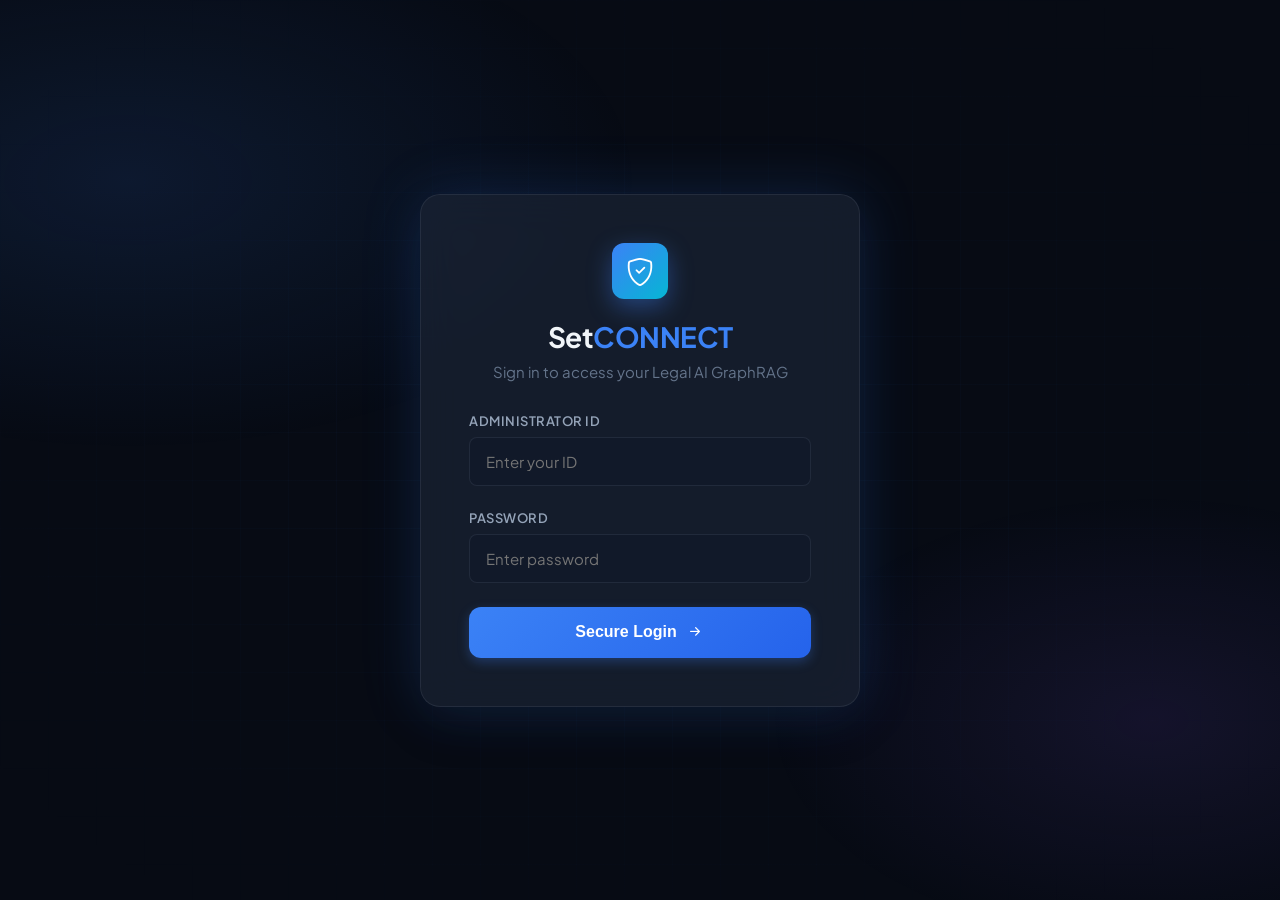
==== frontend/login.html @ 11a01417 ":v:" ====
<!DOCTYPE html>
<html lang="en" data-theme="dark">
<head>
    <meta charset="UTF-8">
    <meta name="viewport" content="width=device-width, initial-scale=1.0">
    <title>Login — SetCONNECT</title>
    <link rel="preconnect" href="https://fonts.googleapis.com">
    <link rel="preconnect" href="https://fonts.gstatic.com" crossorigin>
    <link href="https://fonts.googleapis.com/css2?family=DM+Serif+Display:ital@0;1&family=Plus+Jakarta+Sans:wght@400;500;600;700;800&display=swap" rel="stylesheet">
    <link rel="stylesheet" href="https://cdn.jsdelivr.net/npm/bootstrap-icons@1.11.1/font/bootstrap-icons.css">
    <link rel="stylesheet" href="styles/main.css">
    <style>
        .login-container {
            display: flex;
            align-items: center;
            justify-content: center;
            min-height: 100vh;
            padding: 20px;
            position: relative;
            z-index: 1;
        }

        .login-card {
            background: var(--bg-card);
            border: 1px solid var(--border-color);
            border-radius: var(--radius-xl);
            padding: 48px;
            width: 100%;
            max-width: 440px;
            box-shadow: var(--shadow-lg), var(--shadow-glow);
            backdrop-filter: blur(20px);
            -webkit-backdrop-filter: blur(20px);
            animation: slideUpFade 0.6s cubic-bezier(0.16, 1, 0.3, 1) forwards;
        }

        .login-header {
            text-align: center;
            margin-bottom: 32px;
        }

        .login-logo {
            display: inline-flex;
            align-items: center;
            justify-content: center;
            width: 56px;
            height: 56px;
            border-radius: var(--radius-md);
            background: linear-gradient(135deg, #3b82f6, #06b6d4);
            font-size: 28px;
            color: white;
            box-shadow: 0 8px 24px rgba(59, 130, 246, 0.4);
            margin-bottom: 20px;
        }

        .login-title {
            font-size: 28px;
            font-weight: 700;
            letter-spacing: -0.5px;
            margin-bottom: 8px;
        }
        
        .login-title .set { color: var(--text-primary); }
        .login-title .connect { color: var(--blue-500); }

        .login-subtitle {
            color: var(--text-muted);
            font-size: 15px;
        }

        .form-group {
            margin-bottom: 24px;
            text-align: left;
        }

        .form-label {
            display: block;
            font-size: 13px;
            font-weight: 600;
            color: var(--text-secondary);
            margin-bottom: 8px;
            text-transform: uppercase;
            letter-spacing: 0.5px;
        }

        .form-input {
            width: 100%;
            background: rgba(15, 23, 42, 0.4);
            border: 1px solid var(--border-color);
            border-radius: var(--radius-sm);
            padding: 14px 16px;
            color: var(--text-primary);
            font-size: 15px;
            transition: var(--transition);
            font-family: inherit;
        }

        .form-input:focus {
            outline: none;
            border-color: var(--blue-500);
            box-shadow: 0 0 0 3px rgba(59, 130, 246, 0.2);
            background: rgba(15, 23, 42, 0.6);
        }

        .btn-login {
            width: 100%;
            padding: 14px;
            background: linear-gradient(135deg, #3b82f6, #2563eb);
            color: white;
            border: none;
            border-radius: var(--radius-md);
            font-size: 16px;
            font-weight: 600;
            cursor: pointer;
            transition: var(--transition);
            display: flex;
            align-items: center;
            justify-content: center;
            gap: 8px;
            box-shadow: 0 4px 12px rgba(59, 130, 246, 0.3);
        }

        .btn-login:hover {
            transform: translateY(-2px);
            box-shadow: 0 8px 24px rgba(59, 130, 246, 0.4);
        }

        .btn-login:active {
            transform: translateY(0);
        }

        .error-message {
            color: var(--red-500);
            font-size: 14px;
            margin-top: 16px;
            text-align: center;
            display: none;
            background: rgba(239, 68, 68, 0.1);
            padding: 10px;
            border-radius: var(--radius-sm);
            border: 1px solid rgba(239, 68, 68, 0.2);
        }

        @keyframes slideUpFade {
            from { opacity: 0; transform: translateY(20px); }
            to { opacity: 1; transform: translateY(0); }
        }
    </style>
</head>
<body>
    <div class="login-container">
        <div class="login-card">
            <div class="login-header">
                <div class="login-logo"><i class="bi bi-shield-check"></i></div>
                <h1 class="login-title"><span class="set">Set</span><span class="connect">CONNECT</span></h1>
                <p class="login-subtitle">Sign in to access your Legal AI GraphRAG</p>
            </div>
            <form id="login-form">
                <div class="form-group">
                    <label class="form-label" for="username">Administrator ID</label>
                    <input type="text" id="username" class="form-input" placeholder="Enter your ID" required autocomplete="username">
                </div>
                <div class="form-group">
                    <label class="form-label" for="password">Password</label>
                    <input type="password" id="password" class="form-input" placeholder="Enter password" required autocomplete="current-password">
                </div>
                <button type="submit" class="btn-login" id="btn-login">
                    <span>Secure Login</span>
                    <i class="bi bi-arrow-right-short" style="font-size: 20px;"></i>
                </button>
                <div id="login-error" class="error-message">Invalid ID or Password</div>
            </form>
        </div>
    </div>
    <script src="js/login.js"></script>
</body>
</html>
---- frontend/styles/main.css ----
/* ═══════════════════════════════════════════════════════════
   SetCONNECT Legal AI — Design System
   ═══════════════════════════════════════════════════════════ */

:root {
    /* Core palette */
    --navy-950: #060b18;
    --navy-900: #0a1128;
    --navy-800: #0f1a3a;
    --navy-700: #152248;

    --blue-500: #3b82f6;
    --blue-400: #60a5fa;
    --blue-600: #2563eb;
    --cyan-400: #22d3ee;
    --green-500: #10b981;
    --purple-500: #8b5cf6;
    --orange-500: #f59e0b;
    --red-500: #ef4444;

    /* Semantic tokens — light */
    --bg-main: #eef1f8;
    --bg-sidebar: var(--navy-900);
    --bg-panel: rgba(255, 255, 255, 0.82);
    --bg-card: #ffffff;
    --bg-elevated: #ffffff;

    --text-primary: #0f172a;
    --text-secondary: #64748b;
    --text-muted: #94a3b8;
    --text-sidebar: #94a3b8;
    --text-sidebar-active: #ffffff;

    --border-color: rgba(15, 23, 42, 0.08);
    --border-glow: rgba(59, 130, 246, 0.25);

    --sidebar-active-bg: linear-gradient(135deg, #3b82f6 0%, #2563eb 100%);
    --sidebar-hover-bg: rgba(59, 130, 246, 0.12);

    --color-blue: var(--blue-500);
    --color-green: var(--green-500);
    --color-purple: var(--purple-500);
    --color-orange: var(--orange-500);

    --shadow-sm: 0 1px 3px rgba(15, 23, 42, 0.06);
    --shadow-md: 0 8px 24px rgba(15, 23, 42, 0.08);
    --shadow-lg: 0 20px 48px rgba(15, 23, 42, 0.12);
    --shadow-glow: 0 0 40px rgba(59, 130, 246, 0.15);

    --radius-sm: 8px;
    --radius-md: 12px;
    --radius-lg: 16px;
    --radius-xl: 20px;
    --radius-full: 9999px;

    --transition: 0.22s cubic-bezier(0.4, 0, 0.2, 1);
    --font-sans: 'Plus Jakarta Sans', 'Inter', system-ui, sans-serif;
    --font-display: 'DM Serif Display', Georgia, serif;
}

[data-theme="dark"] {
    --bg-main: #070b14;
    --bg-sidebar: #050810;
    --bg-panel: rgba(15, 23, 42, 0.75);
    --bg-card: rgba(30, 41, 59, 0.6);
    --bg-elevated: #1e293b;

    --text-primary: #f1f5f9;
    --text-secondary: #94a3b8;
    --text-muted: #64748b;

    --border-color: rgba(148, 163, 184, 0.12);
    --border-glow: rgba(59, 130, 246, 0.35);

    --shadow-md: 0 8px 32px rgba(0, 0, 0, 0.4);
    --shadow-glow: 0 0 60px rgba(59, 130, 246, 0.2);
}

/* ─── Reset & Base ─── */

*, *::before, *::after {
    margin: 0;
    padding: 0;
    box-sizing: border-box;
}

html {
    scroll-behavior: smooth;
}

body {
    font-family: var(--font-sans);
    background-color: var(--bg-main);
    color: var(--text-primary);
    overflow: hidden;
    -webkit-font-smoothing: antialiased;
}

/* Ambient background */
body::before {
    content: '';
    position: fixed;
    inset: 0;
    background:
        radial-gradient(ellipse 80% 60% at 10% 20%, rgba(59, 130, 246, 0.08) 0%, transparent 50%),
        radial-gradient(ellipse 60% 50% at 90% 80%, rgba(139, 92, 246, 0.06) 0%, transparent 50%),
        radial-gradient(ellipse 50% 40% at 50% 0%, rgba(34, 211, 238, 0.04) 0%, transparent 50%);
    pointer-events: none;
    z-index: 0;
}

[data-theme="dark"] body::before {
    background:
        radial-gradient(ellipse 80% 60% at 10% 20%, rgba(59, 130, 246, 0.12) 0%, transparent 50%),
        radial-gradient(ellipse 60% 50% at 90% 80%, rgba(139, 92, 246, 0.1) 0%, transparent 50%);
}

/* Grid overlay */
body::after {
    content: '';
    position: fixed;
    inset: 0;
    background-image:
        linear-gradient(rgba(59, 130, 246, 0.03) 1px, transparent 1px),
        linear-gradient(90deg, rgba(59, 130, 246, 0.03) 1px, transparent 1px);
    background-size: 48px 48px;
    pointer-events: none;
    z-index: 0;
    mask-image: radial-gradient(ellipse 80% 80% at 50% 50%, black 20%, transparent 80%);
}

/* ─── Utilities ─── */

.color-blue { color: var(--color-blue); }
.color-green { color: var(--color-green); }
.color-purple { color: var(--color-purple); }
.color-orange { color: var(--color-orange); }
.color-cyan { color: var(--cyan-400); }

.text-blue { color: var(--color-blue); }
.text-green { color: var(--color-green); }
.text-purple { color: var(--color-purple); }
.text-orange { color: var(--color-orange); }
.text-red { color: var(--red-500); }
.text-muted { color: var(--text-secondary); }

.mb-2 { margin-bottom: 0.5rem; }
.mb-3 { margin-bottom: 1rem; }
.mb-4 { margin-bottom: 1.5rem; }
.mt-4 { margin-top: 1.5rem; }
.mt-5 { margin-top: 3rem; }
.mt-auto { margin-top: auto; }
.ms-auto { margin-left: auto; }
.me-2 { margin-right: 0.5rem; }
.p-4 { padding: 1.5rem; }
.p-5 { padding: 3rem; }
.h-100 { height: 100%; }
.text-center { text-align: center; }

.d-flex { display: flex; }
.flex-column { flex-direction: column; }
.justify-content-between { justify-content: space-between; }
.align-items-center { align-items: center; }
.align-items-start { align-items: flex-start; }

/* ─── Layout ─── */

.app-container {
    display: flex;
    height: 100vh;
    position: relative;
    z-index: 1;
}

/* ─── Sidebar ─── */

.sidebar {
    width: 260px;
    background: linear-gradient(180deg, var(--navy-900) 0%, var(--navy-950) 100%);
    display: flex;
    flex-direction: column;
    padding: 20px 0;
    overflow-y: auto;
    border-right: 1px solid rgba(59, 130, 246, 0.1);
    position: relative;
    flex-shrink: 0;
}

.sidebar::before {
    content: '';
    position: absolute;
    top: 0;
    right: 0;
    width: 1px;
    height: 100%;
    background: linear-gradient(180deg, transparent, rgba(59, 130, 246, 0.4), transparent);
}

.sidebar-header {
    padding: 0 20px 28px;
}

.logo {
    display: flex;
    align-items: center;
    gap: 12px;
}

.logo-icon {
    width: 40px;
    height: 40px;
    border-radius: var(--radius-md);
    background: linear-gradient(135deg, #3b82f6, #06b6d4);
    display: flex;
    align-items: center;
    justify-content: center;
    font-size: 18px;
    color: white;
    box-shadow: 0 4px 16px rgba(59, 130, 246, 0.4);
    flex-shrink: 0;
}

.logo-text {
    font-size: 20px;
    font-weight: 700;
    letter-spacing: -0.5px;
    line-height: 1.1;
}

.logo-text .set { color: #ffffff; }
.logo-text .connect { color: var(--blue-400); }

.logo-tagline {
    font-size: 10px;
    color: rgba(148, 163, 184, 0.7);
    font-weight: 500;
    letter-spacing: 0.3px;
    margin-top: 2px;
}

.sidebar-menu-group {
    padding: 8px 16px;
    display: flex;
    flex-direction: column;
    gap: 4px;
}

.menu-label {
    font-size: 10px;
    font-weight: 700;
    color: rgba(148, 163, 184, 0.5);
    letter-spacing: 1.2px;
    margin-bottom: 6px;
    padding: 0 8px;
}

.sidebar-nav {
    display: flex;
    flex-direction: column;
    gap: 2px;
}

.nav-item {
    display: flex;
    align-items: center;
    gap: 11px;
    padding: 10px 12px;
    border-radius: var(--radius-md);
    color: var(--text-sidebar);
    text-decoration: none;
    font-weight: 500;
    font-size: 13px;
    transition: all var(--transition);
    cursor: pointer;
    border: 1px solid transparent;
    background: none;
    width: 100%;
    text-align: left;
    font-family: inherit;
}

.nav-item i:first-child {
    font-size: 16px;
    width: 20px;
    text-align: center;
    opacity: 0.8;
}

.nav-item:hover {
    color: var(--text-sidebar-active);
    background: var(--sidebar-hover-bg);
    border-color: rgba(59, 130, 246, 0.15);
}

.nav-item.active {
    background: var(--sidebar-active-bg);
    color: white;
    box-shadow: 0 4px 16px rgba(59, 130, 246, 0.35);
    border-color: transparent;
}

.nav-item.active i { opacity: 1; }

.nav-item.action-btn {
    border-color: rgba(255, 255, 255, 0.08);
    background: rgba(255, 255, 255, 0.03);
}

.nav-item.action-btn:hover {
    background: rgba(255, 255, 255, 0.07);
    border-color: rgba(59, 130, 246, 0.2);
}

.sidebar-user {
    margin: 16px 16px 8px;
    padding: 12px 14px;
    border-radius: var(--radius-md);
    background: rgba(255, 255, 255, 0.04);
    border: 1px solid rgba(255, 255, 255, 0.08);
    display: flex;
    align-items: center;
    gap: 10px;
    cursor: pointer;
    transition: background var(--transition);
}

.sidebar-user:hover {
    background: rgba(255, 255, 255, 0.07);
}

.user-avatar {
    width: 34px;
    height: 34px;
    border-radius: var(--radius-full);
    background: linear-gradient(135deg, #3b82f6, #8b5cf6);
    color: white;
    display: flex;
    align-items: center;
    justify-content: center;
    font-weight: 700;
    font-size: 11px;
    flex-shrink: 0;
    box-shadow: 0 2px 8px rgba(59, 130, 246, 0.4);
}

.user-avatar.small {
    width: 32px;
    height: 32px;
    font-size: 11px;
}

.user-info {
    display: flex;
    flex-direction: column;
    min-width: 0;
}

.user-name {
    font-size: 12px;
    font-weight: 600;
    color: white;
    white-space: nowrap;
    overflow: hidden;
    text-overflow: ellipsis;
}

.user-role {
    font-size: 10px;
    color: rgba(148, 163, 184, 0.7);
}

/* ─── Main Content ─── */

.main-content {
    flex: 1;
    display: flex;
    flex-direction: column;
    padding: 24px 28px;
    overflow-y: auto;
    min-width: 0;
}

/* ─── Header ─── */

.top-header {
    display: flex;
    justify-content: space-between;
    align-items: center;
    margin-bottom: 24px;
    flex-shrink: 0;
    gap: 16px;
}

.header-titles h1 {
    font-family: var(--font-display);
    font-size: 28px;
    font-weight: 400;
    color: var(--text-primary);
    letter-spacing: -0.5px;
    line-height: 1.2;
}

.header-titles h1 .brand-connect {
    color: var(--blue-500);
    font-style: italic;
}

.header-titles .subtitle {
    font-size: 13px;
    color: var(--text-secondary);
    margin-top: 6px;
    display: flex;
    align-items: center;
    gap: 8px;
    flex-wrap: wrap;
}

.subtitle-dot {
    width: 4px;
    height: 4px;
    border-radius: 50%;
    background: var(--text-muted);
    flex-shrink: 0;
}

.header-actions {
    display: flex;
    align-items: center;
    gap: 10px;
    flex-shrink: 0;
}

.status-pill {
    display: flex;
    align-items: center;
    gap: 8px;
    background: var(--bg-panel);
    backdrop-filter: blur(12px);
    -webkit-backdrop-filter: blur(12px);
    padding: 7px 14px;
    border-radius: var(--radius-full);
    font-size: 12px;
    font-weight: 600;
    color: var(--text-primary);
    box-shadow: var(--shadow-sm);
    border: 1px solid var(--border-color);
}

.status-pill .dot {
    width: 8px;
    height: 8px;
    border-radius: 50%;
    animation: pulse-dot 2s ease-in-out infinite;
}

@keyframes pulse-dot {
    0%, 100% { opacity: 1; transform: scale(1); }
    50% { opacity: 0.6; transform: scale(0.85); }
}

.icon-btn {
    background: var(--bg-panel);
    backdrop-filter: blur(12px);
    border: 1px solid var(--border-color);
    color: var(--text-primary);
    width: 38px;
    height: 38px;
    border-radius: var(--radius-full);
    display: flex;
    align-items: center;
    justify-content: center;
    cursor: pointer;
    box-shadow: var(--shadow-sm);
    transition: all var(--transition);
    font-size: 15px;
}

.icon-btn:hover {
    border-color: var(--border-glow);
    box-shadow: var(--shadow-glow);
    transform: translateY(-1px);
}

/* ─── Top Pills Nav ─── */

.top-pills-nav {
    display: flex;
    gap: 12px;
    margin-bottom: 20px;
    overflow-x: auto;
    padding-bottom: 4px;
    flex-shrink: 0;
    scrollbar-width: none;
}

.top-pills-nav::-webkit-scrollbar { display: none; }

.pill-btn {
    background: var(--bg-panel);
    border: 1px solid var(--border-color);
    color: var(--text-secondary);
    padding: 8px 16px;
    border-radius: 20px;
    font-size: 13px;
    font-weight: 500;
    cursor: pointer;
    transition: all var(--transition);
    display: flex;
    align-items: center;
    gap: 8px;
    white-space: nowrap;
}

.pill-btn:hover {
    background: var(--bg-hover);
    color: var(--text-primary);
}

.pill-btn.active {
    background: var(--bg-card);
    border-color: var(--border-glow);
    color: var(--color-primary);
    box-shadow: var(--shadow-glow);
}

.pill-card {
    background: var(--bg-panel);
    backdrop-filter: blur(16px);
    -webkit-backdrop-filter: blur(16px);
    border-radius: var(--radius-lg);
    padding: 14px 18px;
    display: flex;
    align-items: center;
    gap: 14px;
    min-width: 185px;
    border: 1px solid var(--border-color);
    box-shadow: var(--shadow-sm);
    cursor: pointer;
    transition: all var(--transition);
    flex-shrink: 0;
}

.pill-card:hover {
    border-color: var(--border-glow);
    box-shadow: var(--shadow-md);
    transform: translateY(-2px);
}

.pill-card.active {
    border-color: rgba(59, 130, 246, 0.4);
    background: linear-gradient(135deg, rgba(59, 130, 246, 0.08) 0%, rgba(139, 92, 246, 0.05) 100%);
    box-shadow: var(--shadow-glow);
}

.pill-icon {
    width: 42px;
    height: 42px;
    border-radius: var(--radius-md);
    background: var(--bg-main);
    display: flex;
    align-items: center;
    justify-content: center;
    font-size: 18px;
    flex-shrink: 0;
    transition: transform var(--transition);
}

.pill-card:hover .pill-icon { transform: scale(1.05); }

.pill-text {
    display: flex;
    flex-direction: column;
    gap: 2px;
}

.pill-text strong {
    font-size: 13px;
    font-weight: 600;
    color: var(--text-primary);
}

.pill-text span {
    font-size: 11px;
    color: var(--text-secondary);
}

/* ─── Tabs & Panels ─── */

.content-area {
    flex: 1;
    min-height: 0;
    overflow-y: auto;
    padding-right: 4px;
}

.tab-pane {
    display: none;
    animation: slideUp 0.35s cubic-bezier(0.4, 0, 0.2, 1);
}

.tab-pane.active { 
    display: flex; 
    flex-direction: column;
}

@keyframes slideUp {
    from { opacity: 0; transform: translateY(12px); }
    to { opacity: 1; transform: translateY(0); }
}

.panel-card {
    background: var(--bg-panel);
    backdrop-filter: blur(20px);
    -webkit-backdrop-filter: blur(20px);
    border-radius: var(--radius-xl);
    border: 1px solid var(--border-color);
    box-shadow: var(--shadow-md);
    overflow: hidden;
}

/* ─── Overview Grid ─── */

.dashboard-grid-main {
    display: grid;
    grid-template-columns: 2.2fr 1fr;
    gap: 20px;
}

.section-header h3 {
    font-size: 15px;
    font-weight: 600;
    color: var(--text-primary);
    display: flex;
    align-items: center;
    gap: 6px;
}

.btn-atlas {
    padding: 7px 14px;
    border-radius: var(--radius-full);
    background: linear-gradient(135deg, #10b981, #059669);
    color: white;
    text-decoration: none;
    font-size: 12px;
    font-weight: 600;
    display: flex;
    align-items: center;
    gap: 6px;
    transition: all var(--transition);
    box-shadow: 0 4px 12px rgba(16, 185, 129, 0.3);
}

.btn-atlas:hover {
    transform: translateY(-1px);
    box-shadow: 0 6px 20px rgba(16, 185, 129, 0.4);
}

/* Stats */
.stats-grid {
    display: grid;
    grid-template-columns: repeat(3, 1fr);
    gap: 16px;
}

.stat-item {
    padding: 16px;
    border-radius: var(--radius-lg);
    background: var(--bg-card);
    border: 1px solid var(--border-color);
    transition: all var(--transition);
    position: relative;
    overflow: hidden;
}

.stat-item::before {
    content: '';
    position: absolute;
    top: 0;
    left: 0;
    right: 0;
    height: 2px;
    background: linear-gradient(90deg, var(--blue-500), var(--cyan-400));
    opacity: 0;
    transition: opacity var(--transition);
}

.stat-item:hover {
    border-color: var(--border-glow);
    box-shadow: var(--shadow-md);
    transform: translateY(-2px);
}

.stat-item:hover::before { opacity: 1; }

.stat-icon-small {
    width: 36px;
    height: 36px;
    border-radius: var(--radius-md);
    background: var(--bg-main);
    display: flex;
    align-items: center;
    justify-content: center;
    font-size: 16px;
    margin-bottom: 12px;
}

.stat-item h2 {
    font-size: 32px;
    font-weight: 700;
    margin-bottom: 4px;
    color: var(--text-primary);
    letter-spacing: -1px;
    line-height: 1;
}

.stat-item p {
    font-size: 12px;
    color: var(--text-secondary);
    font-weight: 500;
}

.stat-item .stat-meta {
    font-size: 11px;
    color: var(--text-muted);
    margin-top: 4px;
}

/* Chart */
.chart-section {
    margin-top: 28px;
    padding-top: 24px;
    border-top: 1px solid var(--border-color);
}

.chart-section h3 {
    font-size: 14px;
    font-weight: 600;
}

.form-select {
    padding: 5px 28px 5px 10px;
    font-size: 12px;
    border-radius: var(--radius-sm);
    border: 1px solid var(--border-color);
    background: var(--bg-card);
    color: var(--text-primary);
    font-family: inherit;
    cursor: pointer;
    outline: none;
}

.chart-wrapper {
    height: 200px;
    width: 100%;
}

/* Activity Feed */
.activity-feed {
    display: flex;
    flex-direction: column;
    gap: 4px;
}

.activity-item {
    display: flex;
    align-items: center;
    gap: 12px;
    padding: 12px;
    border-radius: var(--radius-md);
    transition: background var(--transition);
}

.activity-item:hover {
    background: var(--bg-main);
}

.activity-icon {
    width: 34px;
    height: 34px;
    border-radius: var(--radius-full);
    background: var(--bg-main);
    display: flex;
    align-items: center;
    justify-content: center;
    font-size: 14px;
    flex-shrink: 0;
}

.activity-details {
    flex: 1;
    min-width: 0;
}

.activity-details h4 {
    font-size: 13px;
    font-weight: 600;
    color: var(--text-primary);
    white-space: nowrap;
    overflow: hidden;
    text-overflow: ellipsis;
}

.activity-details span {
    font-size: 11px;
    color: var(--text-muted);
}

.activity-status {
    margin-left: auto;
    font-size: 10px;
    font-weight: 700;
    padding: 3px 10px;
    border-radius: var(--radius-full);
    background: var(--bg-main);
    letter-spacing: 0.3px;
    flex-shrink: 0;
}

.link-sm {
    font-size: 12px;
    color: var(--blue-500);
    text-decoration: none;
    font-weight: 500;
    transition: color var(--transition);
}

.link-sm:hover { color: var(--blue-400); }

/* Workflows */
.workflows-row {
    display: grid;
    grid-template-columns: repeat(5, 1fr);
    gap: 14px;
}

.workflow-box {
    border: 1px solid var(--border-color);
    border-radius: var(--radius-lg);
    padding: 18px;
    background: var(--bg-card);
    cursor: pointer;
    transition: all var(--transition);
    display: flex;
    flex-direction: column;
    position: relative;
    overflow: hidden;
}

.workflow-box::after {
    content: '';
    position: absolute;
    inset: 0;
    background: linear-gradient(135deg, rgba(59, 130, 246, 0.05), transparent);
    opacity: 0;
    transition: opacity var(--transition);
}

.workflow-box:hover {
    box-shadow: var(--shadow-lg);
    border-color: var(--border-glow);
    transform: translateY(-3px);
}

.workflow-box:hover::after { opacity: 1; }

.wf-icon {
    width: 40px;
    height: 40px;
    border-radius: var(--radius-md);
    background: var(--bg-main);
    display: flex;
    align-items: center;
    justify-content: center;
    font-size: 18px;
    margin-bottom: 14px;
    position: relative;
    z-index: 1;
}

.wf-body {
    flex: 1;
    position: relative;
    z-index: 1;
}

.wf-body h4 {
    font-size: 13px;
    font-weight: 600;
    color: var(--text-primary);
    margin-bottom: 4px;
}

.wf-body p {
    font-size: 12px;
    color: var(--text-secondary);
    margin-bottom: 6px;
    line-height: 1.4;
}

.wf-sub {
    font-size: 10px;
    color: var(--text-muted);
    font-weight: 500;
    text-transform: uppercase;
    letter-spacing: 0.5px;
}

.wf-footer {
    margin-top: 14px;
    font-size: 12px;
    font-weight: 600;
    position: relative;
    z-index: 1;
    display: flex;
    align-items: center;
    gap: 4px;
}

/* ─── Buttons ─── */

.btn-primary {
    padding: 8px 16px;
    border: none;
    border-radius: var(--radius-md);
    background: linear-gradient(135deg, #3b82f6, #2563eb);
    color: white;
    font-size: 13px;
    font-weight: 600;
    cursor: pointer;
    display: inline-flex;
    align-items: center;
    gap: 6px;
    transition: all var(--transition);
    font-family: inherit;
    box-shadow: 0 4px 12px rgba(59, 130, 246, 0.3);
}

.btn-primary:hover {
    transform: translateY(-1px);
    box-shadow: 0 6px 20px rgba(59, 130, 246, 0.4);
}

.btn-ghost {
    padding: 7px 14px;
    border: 1px solid var(--border-color);
    border-radius: var(--radius-md);
    background: var(--bg-card);
    color: var(--text-primary);
    font-size: 13px;
    font-weight: 500;
    cursor: pointer;
    display: inline-flex;
    align-items: center;
    gap: 6px;
    transition: all var(--transition);
    font-family: inherit;
}

.btn-ghost:hover {
    border-color: var(--border-glow);
    background: rgba(59, 130, 246, 0.05);
}

/* ─── Upload Zone ─── */

.upload-panel {
    max-width: 560px;
    margin: 0 auto;
    margin-top: 32px;
    text-align: center;
}

.upload-hero-icon {
    width: 72px;
    height: 72px;
    border-radius: var(--radius-xl);
    background: linear-gradient(135deg, rgba(59, 130, 246, 0.15), rgba(139, 92, 246, 0.1));
    display: flex;
    align-items: center;
    justify-content: center;
    font-size: 32px;
    color: var(--blue-500);
    margin: 0 auto 20px;
    border: 1px solid rgba(59, 130, 246, 0.2);
}

.upload-panel h2 {
    font-size: 22px;
    font-weight: 700;
    margin-bottom: 8px;
    letter-spacing: -0.3px;
}

.upload-zone {
    border: 2px dashed var(--border-color);
    border-radius: var(--radius-xl);
    padding: 48px 32px;
    cursor: pointer;
    transition: all var(--transition);
    margin-top: 24px;
    background: var(--bg-card);
    position: relative;
}

.upload-zone:hover,
.upload-zone.drag-over {
    border-color: var(--blue-500);
    background: rgba(59, 130, 246, 0.04);
    box-shadow: var(--shadow-glow);
}

.upload-zone i.bi-file-earmark-pdf {
    font-size: 36px;
    color: var(--text-muted);
    display: block;
    margin-bottom: 12px;
}

.upload-zone h4 {
    margin: 0 0 6px;
    font-size: 15px;
    font-weight: 600;
}

.upload-zone p {
    font-size: 13px;
    color: var(--text-secondary);
}

.progress-bar-bg {
    width: 100%;
    height: 6px;
    background: var(--border-color);
    border-radius: var(--radius-full);
    overflow: hidden;
}

.progress-bar-fill {
    height: 100%;
    background: linear-gradient(90deg, #3b82f6, #06b6d4);
    border-radius: var(--radius-full);
    transition: width 0.4s cubic-bezier(0.4, 0, 0.2, 1);
}

/* ─── Data Table ─── */

.table-responsive { overflow-x: auto; }

.data-table {
    width: 100%;
    border-collapse: collapse;
}

.data-table thead tr {
    border-bottom: 1px solid var(--border-color);
}

.data-table th {
    padding: 12px 16px;
    font-weight: 600;
    color: var(--text-muted);
    font-size: 11px;
    text-transform: uppercase;
    letter-spacing: 0.6px;
    text-align: left;
}

.data-table td {
    padding: 14px 16px;
    font-size: 14px;
    border-bottom: 1px solid var(--border-color);
    transition: background var(--transition);
}

.data-table tbody tr:hover td {
    background: rgba(59, 130, 246, 0.03);
}

.data-table tbody tr:last-child td {
    border-bottom: none;
}

/* ─── Graph ─── */

.graph-panel {
    height: calc(100vh - 220px);
    display: flex;
    flex-direction: column;
}

#graph-container {
    flex: 1;
    position: relative;
    border: 1px solid var(--border-color);
    border-radius: var(--radius-lg);
    background: var(--bg-main);
    overflow: hidden;
    min-height: 400px;
}

#graph-placeholder {
    position: absolute;
    top: 50%;
    left: 50%;
    transform: translate(-50%, -50%);
    text-align: center;
    width: 100%;
}

#graph-placeholder i {
    font-size: 40px;
    display: block;
    margin-bottom: 12px;
    opacity: 0.4;
}

/* ─── Context boxes in chat ─── */

.context-box {
    margin-top: 12px;
    font-size: 12px;
    background: var(--bg-main);
    padding: 12px 14px;
    border-radius: var(--radius-md);
    border-left: 3px solid var(--blue-500);
}

.context-box.graph {
    border-left-color: var(--purple-500);
}

/* ─── Scrollbar ─── */

::-webkit-scrollbar { width: 6px; height: 6px; }
::-webkit-scrollbar-track { background: transparent; }
::-webkit-scrollbar-thumb {
    background: rgba(148, 163, 184, 0.4); /* Increased opacity from 0.2 */
    border-radius: 10px;
}
::-webkit-scrollbar-thumb:hover { background: var(--text-muted); }

/* ─── Animations ─── */

@keyframes spin {
    from { transform: rotate(0deg); }
    to { transform: rotate(360deg); }
}

.spin { animation: spin 1s linear infinite; display: inline-block; }

@keyframes pulse {
    from { opacity: 0.4; }
    to { opacity: 1; }
}

/* ─── Responsive ─── */

@media (max-width: 1200px) {
    .workflows-row { grid-template-columns: repeat(3, 1fr); }
    .dashboard-grid-main { grid-template-columns: 1fr; }
}

@media (max-width: 900px) {
    .workflows-row { grid-template-columns: repeat(2, 1fr); }
    .stats-grid { grid-template-columns: 1fr; }
}

@media (max-width: 768px) {
    #btn-mobile-nav { display: flex !important; }
    
    .sidebar {
        position: fixed;
        left: -260px;
        top: 0;
        bottom: 0;
        z-index: 1000;
        width: 260px;
        transition: left var(--transition);
        box-shadow: var(--shadow-lg);
    }
    
    .sidebar.active {
        left: 0;
    }
    
    /* Restore sidebar elements that were hidden in old css */
    .sidebar .logo-text,
    .sidebar .logo-tagline,
    .sidebar .menu-label,
    .nav-item span,
    .sidebar-user .user-info,
    .sidebar-user .bi-box-arrow-right { display: block; }
    
    .nav-item { justify-content: flex-start; padding: 10px 14px; }
    
    .top-header { flex-direction: column; align-items: stretch; gap: 12px; }
    .logo-area { width: 100%; display: flex; align-items: center; justify-content: flex-start; }
    .header-actions { width: 100%; display: flex; justify-content: flex-end; }
    
    .top-pills-nav {
        overflow-x: auto;
        padding-bottom: 8px;
        -webkit-overflow-scrolling: touch;
        scroll-snap-type: x mandatory;
    }
    
    .pill-card { scroll-snap-align: start; min-width: 180px; }
    
    .dashboard-left, .dashboard-right { width: 100%; }
    
    .main-content { padding: 12px; }
    .workflows-row { grid-template-columns: 1fr; }
}

@media (max-width: 600px) {
    .stats-grid { grid-template-columns: 1fr; }
    .header-actions .status-pill { font-size: 11px; padding: 4px 8px; }
}
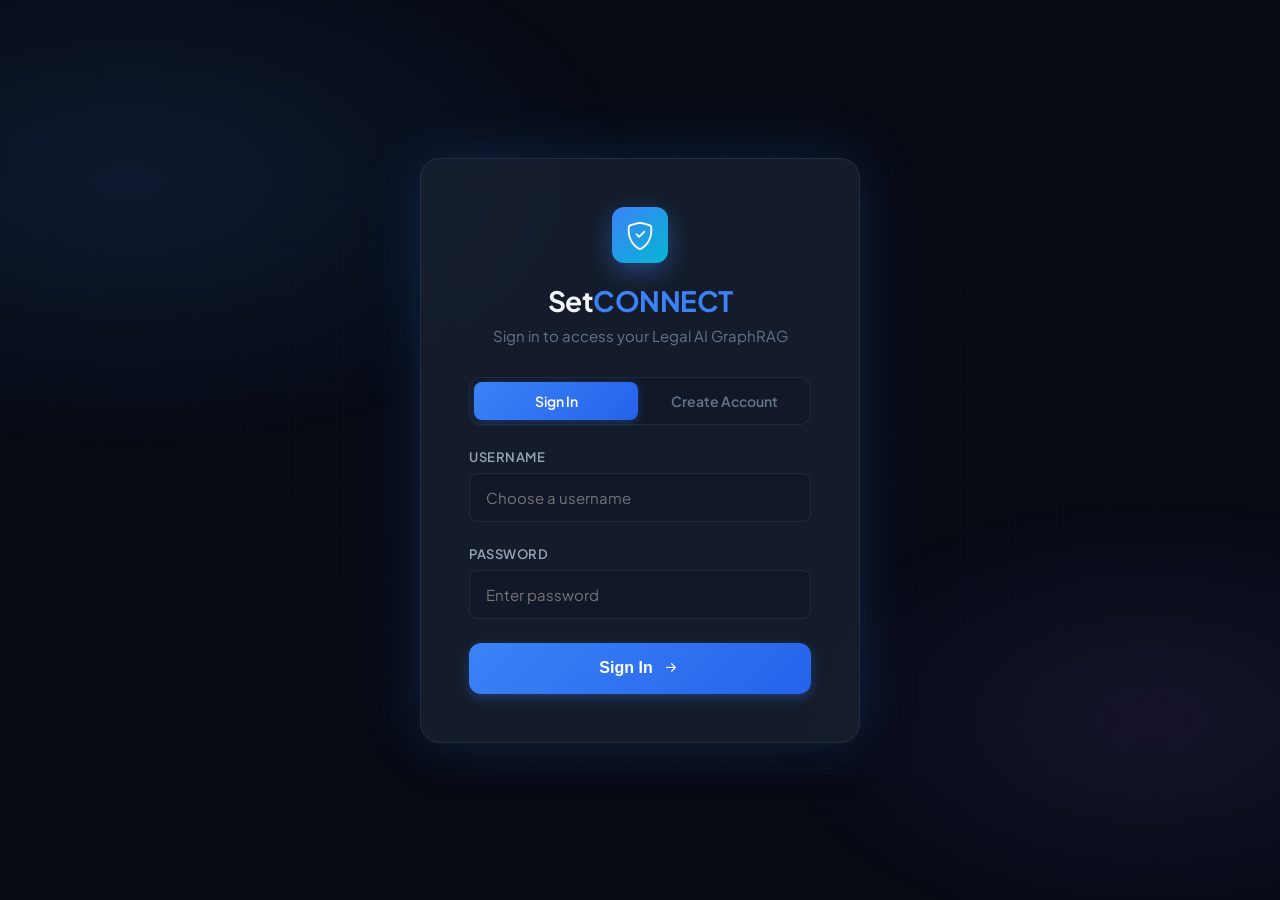
==== commit b1a48e63: "polishing frontend" ====
--- a/frontend/login.html
+++ b/frontend/login.html
@@ -19,7 +19,7 @@
             position: relative;
             z-index: 1;
         }
-
+        
         .login-card {
             background: var(--bg-card);
             border: 1px solid var(--border-color);
@@ -144,6 +144,42 @@
             from { opacity: 0; transform: translateY(20px); }
             to { opacity: 1; transform: translateY(0); }
         }
+
+        .auth-toggle {
+            display: flex;
+            gap: 4px;
+            background: rgba(15, 23, 42, 0.4);
+            border: 1px solid var(--border-color);
+            border-radius: var(--radius-md);
+            padding: 4px;
+            margin-bottom: 24px;
+        }
+
+        .auth-toggle button {
+            flex: 1;
+            padding: 10px;
+            background: transparent;
+            border: none;
+            border-radius: var(--radius-sm);
+            color: var(--text-muted);
+            font-family: inherit;
+            font-size: 14px;
+            font-weight: 600;
+            cursor: pointer;
+            transition: var(--transition);
+        }
+
+        .auth-toggle button.active {
+            background: linear-gradient(135deg, #3b82f6, #2563eb);
+            color: white;
+            box-shadow: 0 2px 8px rgba(59, 130, 246, 0.3);
+        }
+
+        .form-hint {
+            font-size: 12px;
+            color: var(--text-muted);
+            margin-top: 6px;
+        }
     </style>
 </head>
 <body>
@@ -152,22 +188,34 @@
             <div class="login-header">
                 <div class="login-logo"><i class="bi bi-shield-check"></i></div>
                 <h1 class="login-title"><span class="set">Set</span><span class="connect">CONNECT</span></h1>
-                <p class="login-subtitle">Sign in to access your Legal AI GraphRAG</p>
+                <p class="login-subtitle" id="auth-subtitle">Sign in to access your Legal AI GraphRAG</p>
             </div>
+
+            <div class="auth-toggle" role="tablist">
+                <button type="button" id="tab-login" class="active" role="tab" aria-selected="true">Sign In</button>
+                <button type="button" id="tab-register" role="tab" aria-selected="false">Create Account</button>
+            </div>
+
             <form id="login-form">
                 <div class="form-group">
-                    <label class="form-label" for="username">Administrator ID</label>
-                    <input type="text" id="username" class="form-input" placeholder="Enter your ID" required autocomplete="username">
+                    <label class="form-label" for="username">Username</label>
+                    <input type="text" id="username" class="form-input" placeholder="Choose a username" required autocomplete="username" minlength="3" maxlength="32">
+                    <div class="form-hint" id="username-hint" style="display:none;">3–32 characters. Letters, numbers, and . _ -</div>
                 </div>
                 <div class="form-group">
                     <label class="form-label" for="password">Password</label>
-                    <input type="password" id="password" class="form-input" placeholder="Enter password" required autocomplete="current-password">
+                    <input type="password" id="password" class="form-input" placeholder="Enter password" required autocomplete="current-password" minlength="8" maxlength="72">
+                    <div class="form-hint" id="password-hint" style="display:none;">At least 8 characters</div>
+                </div>
+                <div class="form-group" id="confirm-group" style="display:none;">
+                    <label class="form-label" for="confirm-password">Confirm Password</label>
+                    <input type="password" id="confirm-password" class="form-input" placeholder="Re-enter password" autocomplete="new-password" minlength="8" maxlength="72">
                 </div>
                 <button type="submit" class="btn-login" id="btn-login">
-                    <span>Secure Login</span>
+                    <span>Sign In</span>
                     <i class="bi bi-arrow-right-short" style="font-size: 20px;"></i>
                 </button>
-                <div id="login-error" class="error-message">Invalid ID or Password</div>
+                <div id="login-error" class="error-message">Invalid username or password</div>
             </form>
         </div>
     </div>
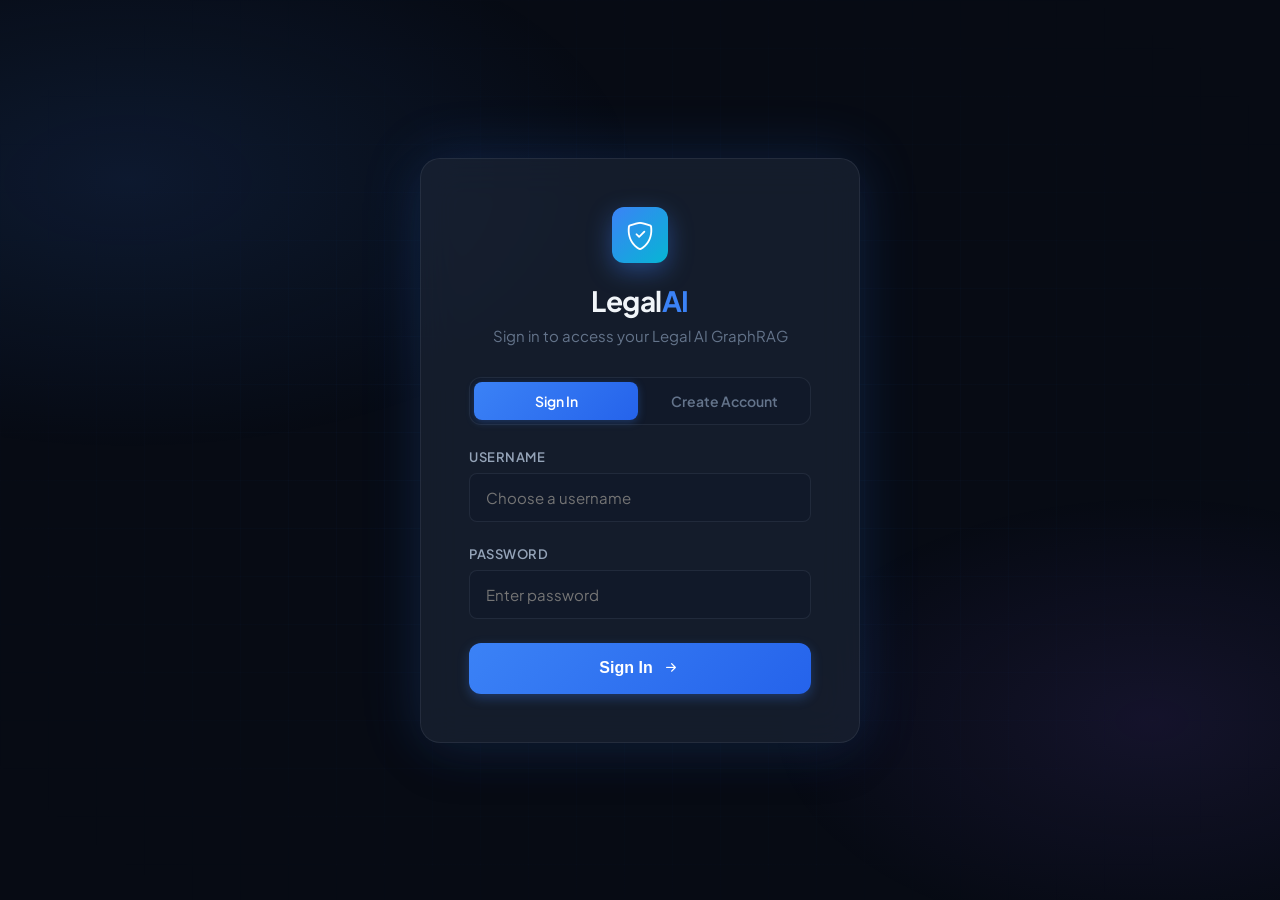
==== commit 6a52d06c: "fixing the db" ====
--- a/frontend/login.html
+++ b/frontend/login.html
@@ -3,7 +3,7 @@
 <head>
     <meta charset="UTF-8">
     <meta name="viewport" content="width=device-width, initial-scale=1.0">
-    <title>Login — SetCONNECT</title>
+    <title>Login — LegalAI</title>
     <link rel="preconnect" href="https://fonts.googleapis.com">
     <link rel="preconnect" href="https://fonts.gstatic.com" crossorigin>
     <link href="https://fonts.googleapis.com/css2?family=DM+Serif+Display:ital@0;1&family=Plus+Jakarta+Sans:wght@400;500;600;700;800&display=swap" rel="stylesheet">
@@ -59,8 +59,8 @@
             margin-bottom: 8px;
         }
         
-        .login-title .set { color: var(--text-primary); }
-        .login-title .connect { color: var(--blue-500); }
+        .login-title .brand-primary { color: var(--text-primary); }
+        .login-title .brand-accent { color: var(--blue-500); }
 
         .login-subtitle {
             color: var(--text-muted);
@@ -187,7 +187,7 @@
         <div class="login-card">
             <div class="login-header">
                 <div class="login-logo"><i class="bi bi-shield-check"></i></div>
-                <h1 class="login-title"><span class="set">Set</span><span class="connect">CONNECT</span></h1>
+                <h1 class="login-title"><span class="brand-primary">Legal</span><span class="brand-accent">AI</span></h1>
                 <p class="login-subtitle" id="auth-subtitle">Sign in to access your Legal AI GraphRAG</p>
             </div>
 
--- a/frontend/styles/main.css
+++ b/frontend/styles/main.css
@@ -1,5 +1,5 @@
 /* ═══════════════════════════════════════════════════════════
-   SetCONNECT Legal AI — Design System
+   LegalAI — Design System
    ═══════════════════════════════════════════════════════════ */
 
 :root {
@@ -227,8 +227,8 @@
     line-height: 1.1;
 }
 
-.logo-text .set { color: #ffffff; }
-.logo-text .connect { color: var(--blue-400); }
+.logo-text .brand-primary { color: #ffffff; }
+.logo-text .brand-accent { color: var(--blue-400); }
 
 .logo-tagline {
     font-size: 10px;
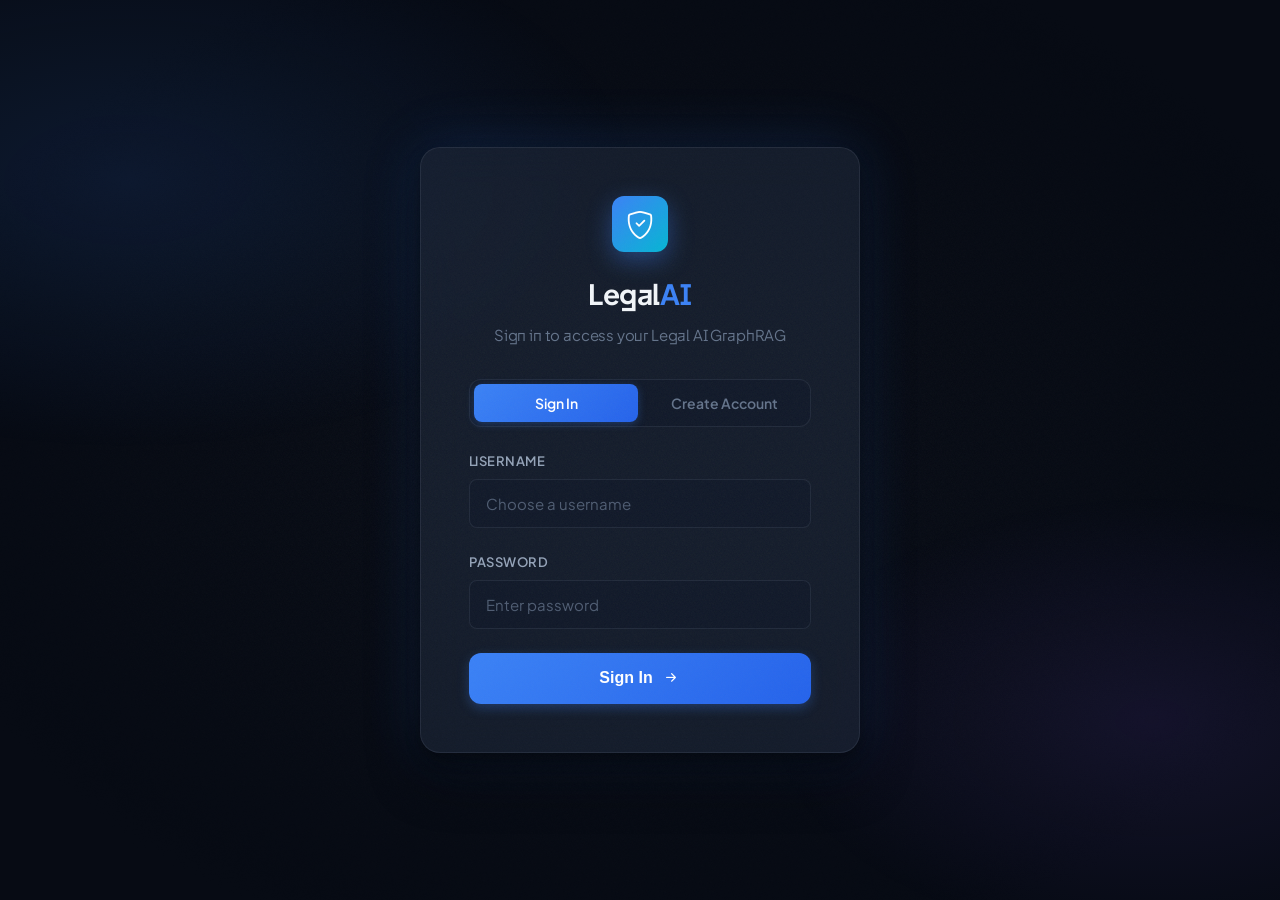
==== commit 44ae5122: "updating css files" ====
--- a/frontend/login.html
+++ b/frontend/login.html
@@ -9,6 +9,7 @@
     <link href="https://fonts.googleapis.com/css2?family=DM+Serif+Display:ital@0;1&family=Plus+Jakarta+Sans:wght@400;500;600;700;800&display=swap" rel="stylesheet">
     <link rel="stylesheet" href="https://cdn.jsdelivr.net/npm/bootstrap-icons@1.11.1/font/bootstrap-icons.css">
     <link rel="stylesheet" href="styles/main.css">
+    <link rel="stylesheet" href="styles/premium.css?v=1">
     <style>
         .login-container {
             display: flex;
--- a/frontend/styles/premium.css
+++ b/frontend/styles/premium.css
@@ -0,0 +1,520 @@
+/* ═══════════════════════════════════════════════════════════════
+   LegalAI — Direction A: contrast push
+   ----------------------------------------------------------------
+   Additive layer over main.css / chat.css. Richer depth, gradient
+   numerals, grain texture, and a responsive fix for the sub-1100px
+   clipping bug.
+   ═══════════════════════════════════════════════════════════════ */
+
+/* ─── Tokens ─── */
+:root {
+    --space-2: 8px;
+    --space-3: 12px;
+    --space-4: 16px;
+    --space-6: 24px;
+
+    --ease-out: cubic-bezier(0.16, 1, 0.3, 1);
+    --ease-spring: cubic-bezier(0.34, 1.4, 0.64, 1);
+    --dur-fast: 130ms;
+    --dur-base: 220ms;
+    --dur-slow: 380ms;
+
+    --shadow-xs: 0 1px 2px rgba(15, 23, 42, 0.04);
+    --shadow-sm: 0 1px 2px rgba(15, 23, 42, 0.04), 0 2px 6px rgba(15, 23, 42, 0.05);
+    --shadow-md: 0 2px 4px rgba(15, 23, 42, 0.03), 0 10px 24px rgba(15, 23, 42, 0.07);
+    --shadow-lg: 0 4px 10px rgba(15, 23, 42, 0.04), 0 20px 44px rgba(15, 23, 42, 0.10);
+    --shadow-xl: 0 8px 18px rgba(15, 23, 42, 0.05), 0 36px 72px rgba(15, 23, 42, 0.14);
+
+    /* A hairline highlight along a surface's top edge — the main depth cue */
+    --edge-highlight: inset 0 1px 0 rgba(255, 255, 255, 0.72);
+    --edge-highlight-dark: inset 0 1px 0 rgba(255, 255, 255, 0.06);
+
+    --accent-grad: linear-gradient(135deg, var(--navy-900) 0%, var(--blue-600) 100%);
+    --accent-grad-vivid: linear-gradient(140deg, var(--blue-500) 0%, var(--cyan-400) 100%);
+    --accent-soft: rgba(59, 130, 246, 0.10);
+    --accent-ring: rgba(59, 130, 246, 0.38);
+    --focus-ring: 0 0 0 2px var(--bg-main), 0 0 0 4px var(--accent-ring);
+}
+
+[data-theme="dark"] {
+    --accent-grad: linear-gradient(135deg, #f1f5f9 0%, var(--blue-400) 100%);
+    --accent-grad-vivid: linear-gradient(140deg, var(--blue-400) 0%, var(--cyan-400) 100%);
+    --shadow-sm: 0 1px 2px rgba(0, 0, 0, 0.3), 0 2px 8px rgba(0, 0, 0, 0.28);
+    --shadow-md: 0 2px 6px rgba(0, 0, 0, 0.32), 0 12px 28px rgba(0, 0, 0, 0.38);
+    --shadow-lg: 0 6px 14px rgba(0, 0, 0, 0.36), 0 24px 52px rgba(0, 0, 0, 0.46);
+    --shadow-xl: 0 10px 22px rgba(0, 0, 0, 0.4), 0 40px 80px rgba(0, 0, 0, 0.55);
+    --edge-highlight: var(--edge-highlight-dark);
+    --accent-soft: rgba(59, 130, 246, 0.16);
+}
+
+/* ─── Film grain ─── */
+/* The single detail that reads as "designed" rather than "themed". */
+body::after {
+    content: '';
+    position: fixed;
+    inset: 0;
+    pointer-events: none;
+    z-index: 60;
+    opacity: 0.035;
+    background-image: url("data:image/svg+xml,%3Csvg xmlns='http://www.w3.org/2000/svg' width='140' height='140'%3E%3Cfilter id='n'%3E%3CfeTurbulence type='fractalNoise' baseFrequency='.85' numOctaves='3'/%3E%3C/filter%3E%3Crect width='100%25' height='100%25' filter='url(%23n)'/%3E%3C/svg%3E");
+}
+
+[data-theme="dark"] body::after {
+    opacity: 0.045;
+}
+
+/* ─── Global refinements ─── */
+
+body {
+    font-feature-settings: 'cv02', 'cv03', 'cv04', 'ss01';
+    letter-spacing: -0.011em;
+    line-height: 1.55;
+}
+
+::selection {
+    background: var(--accent-soft);
+    color: var(--text-primary);
+}
+
+h1, h2, h3, h4 {
+    letter-spacing: -0.02em;
+    text-wrap: balance;
+}
+
+:focus-visible {
+    outline: none;
+    box-shadow: var(--focus-ring);
+    border-radius: var(--radius-sm);
+}
+
+.stat-item h2,
+.data-table td,
+.pill-text {
+    font-variant-numeric: tabular-nums;
+}
+
+/* ─── Scrollbars ─── */
+* {
+    scrollbar-width: thin;
+    scrollbar-color: rgba(100, 116, 139, 0.35) transparent;
+}
+
+*::-webkit-scrollbar {
+    width: 10px;
+    height: 10px;
+}
+
+*::-webkit-scrollbar-track {
+    background: transparent;
+}
+
+*::-webkit-scrollbar-thumb {
+    background: rgba(100, 116, 139, 0.28);
+    border-radius: var(--radius-full);
+    border: 3px solid transparent;
+    background-clip: content-box;
+    transition: background-color var(--dur-base) var(--ease-out);
+}
+
+*::-webkit-scrollbar-thumb:hover {
+    background: rgba(100, 116, 139, 0.5);
+    background-clip: content-box;
+}
+
+/* ─── Sidebar ─── */
+
+.sidebar {
+    background: linear-gradient(165deg, var(--navy-800) 0%, var(--navy-900) 55%, #05080f 100%);
+    box-shadow: 1px 0 0 rgba(15, 23, 42, 0.04), 18px 0 48px rgba(15, 23, 42, 0.10);
+    position: relative;
+}
+
+.sidebar::after {
+    content: '';
+    position: absolute;
+    inset: 0 0 0 auto;
+    width: 1px;
+    background: linear-gradient(180deg, transparent 0%, rgba(59, 130, 246, 0.5) 25%, rgba(59, 130, 246, 0.1) 70%, transparent 100%);
+    pointer-events: none;
+}
+
+.logo-icon {
+    background: var(--accent-grad-vivid) !important;
+    box-shadow: 0 6px 18px rgba(59, 130, 246, 0.45), var(--edge-highlight-dark);
+    transition: transform var(--dur-base) var(--ease-spring), box-shadow var(--dur-base) var(--ease-out);
+}
+
+.logo:hover .logo-icon {
+    transform: translateY(-1px) scale(1.04);
+    box-shadow: 0 10px 26px rgba(59, 130, 246, 0.55), var(--edge-highlight-dark);
+}
+
+.logo-tagline {
+    font-size: 10px;
+    letter-spacing: 0.09em;
+    text-transform: uppercase;
+    opacity: 0.6;
+}
+
+.nav-item {
+    position: relative;
+    overflow: hidden;
+    transition: background-color var(--dur-base) var(--ease-out),
+                color var(--dur-base) var(--ease-out),
+                transform var(--dur-fast) var(--ease-out);
+}
+
+.nav-item::before {
+    content: '';
+    position: absolute;
+    left: 0;
+    top: 50%;
+    width: 3px;
+    height: 0;
+    border-radius: 0 3px 3px 0;
+    background: linear-gradient(180deg, var(--cyan-400), var(--blue-400));
+    transform: translateY(-50%);
+    transition: height var(--dur-base) var(--ease-out);
+}
+
+.nav-item:hover::before,
+.nav-item.active::before {
+    height: 58%;
+}
+
+.nav-item:hover {
+    transform: translateX(3px);
+}
+
+.nav-item:active {
+    transform: translateX(3px) scale(0.985);
+}
+
+.nav-item.active {
+    box-shadow: 0 8px 22px rgba(37, 99, 235, 0.4), var(--edge-highlight-dark);
+}
+
+/* ─── Cards ─── */
+
+.panel-card,
+.pill-card,
+.graph-panel,
+.chart-section {
+    transition: transform var(--dur-base) var(--ease-out),
+                box-shadow var(--dur-base) var(--ease-out),
+                border-color var(--dur-base) var(--ease-out);
+}
+
+.panel-card,
+.pill-card {
+    border: 1px solid var(--border-color);
+    box-shadow: var(--shadow-sm), var(--edge-highlight);
+}
+
+.panel-card:hover,
+.pill-card:hover {
+    transform: translateY(-3px);
+    box-shadow: var(--shadow-md), var(--edge-highlight);
+    border-color: rgba(59, 130, 246, 0.32);
+}
+
+.pill-icon,
+.stat-icon-small {
+    background: var(--accent-grad-vivid) !important;
+    border: none;
+    color: #fff;
+    box-shadow: 0 4px 12px rgba(59, 130, 246, 0.32), var(--edge-highlight-dark);
+    transition: transform var(--dur-base) var(--ease-spring), box-shadow var(--dur-base) var(--ease-out);
+}
+
+.pill-card:hover .pill-icon,
+.stat-item:hover .stat-icon-small {
+    transform: scale(1.08);
+    box-shadow: 0 8px 20px rgba(59, 130, 246, 0.45), var(--edge-highlight-dark);
+}
+
+/* ─── Stat tiles: gradient numerals + wide-tracked labels ─── */
+
+.stat-item {
+    transition: transform var(--dur-base) var(--ease-out);
+}
+
+.stat-item:hover {
+    transform: translateY(-2px);
+}
+
+.stat-item h2 {
+    font-size: 40px;
+    font-weight: 800;
+    letter-spacing: -0.035em;
+    line-height: 1.05;
+    background: var(--accent-grad);
+    -webkit-background-clip: text;
+    background-clip: text;
+    color: transparent;
+    -webkit-text-fill-color: transparent;
+}
+
+.stat-item p {
+    font-size: 9.5px;
+    font-weight: 700;
+    letter-spacing: 0.15em;
+    text-transform: uppercase;
+    color: var(--text-muted);
+}
+
+.stat-meta {
+    font-size: 12px;
+    color: var(--text-secondary);
+    opacity: 0.85;
+}
+
+/* ─── Progress ─── */
+
+.progress-bar-fill {
+    position: relative;
+    overflow: hidden;
+    background: var(--accent-grad-vivid);
+    transition: width var(--dur-slow) var(--ease-out);
+}
+
+.progress-bar-fill::after {
+    content: '';
+    position: absolute;
+    inset: 0;
+    background: linear-gradient(90deg, transparent, rgba(255, 255, 255, 0.42), transparent);
+    animation: barSheen 2.1s var(--ease-out) infinite;
+}
+
+@keyframes barSheen {
+    0%   { transform: translateX(-100%); }
+    60%  { transform: translateX(100%); }
+    100% { transform: translateX(100%); }
+}
+
+/* ─── Buttons ─── */
+
+.btn-primary,
+.btn-atlas,
+.pill-btn {
+    position: relative;
+    overflow: hidden;
+    isolation: isolate;
+    background: var(--accent-grad-vivid) !important;
+    border: none;
+    box-shadow: 0 2px 6px rgba(37, 99, 235, 0.24), 0 8px 22px rgba(37, 99, 235, 0.2), var(--edge-highlight-dark);
+    transition: transform var(--dur-fast) var(--ease-out),
+                box-shadow var(--dur-base) var(--ease-out),
+                filter var(--dur-base) var(--ease-out);
+}
+
+.btn-primary::after,
+.btn-atlas::after {
+    content: '';
+    position: absolute;
+    inset: 0;
+    z-index: -1;
+    background: linear-gradient(100deg, transparent 20%, rgba(255, 255, 255, 0.3) 48%, transparent 76%);
+    transform: translateX(-100%);
+    transition: transform var(--dur-slow) var(--ease-out);
+}
+
+.btn-primary:hover::after,
+.btn-atlas:hover::after {
+    transform: translateX(100%);
+}
+
+.btn-primary:hover,
+.btn-atlas:hover,
+.pill-btn:hover {
+    transform: translateY(-1px);
+    filter: saturate(1.1);
+    box-shadow: 0 4px 10px rgba(37, 99, 235, 0.28), 0 14px 34px rgba(37, 99, 235, 0.28), var(--edge-highlight-dark);
+}
+
+.btn-primary:active,
+.btn-atlas:active,
+.pill-btn:active {
+    transform: translateY(0) scale(0.985);
+}
+
+.btn-primary:disabled,
+.btn-atlas:disabled,
+.pill-btn:disabled {
+    transform: none;
+    filter: grayscale(0.35);
+    opacity: 0.6;
+    cursor: not-allowed;
+}
+
+.icon-btn {
+    transition: background-color var(--dur-base) var(--ease-out),
+                color var(--dur-base) var(--ease-out),
+                transform var(--dur-fast) var(--ease-spring);
+}
+
+.icon-btn:hover {
+    transform: translateY(-1px);
+    background: var(--accent-soft);
+}
+
+.icon-btn:active {
+    transform: scale(0.94);
+}
+
+/* ─── Forms ─── */
+
+input, textarea, select, .form-select {
+    transition: border-color var(--dur-base) var(--ease-out),
+                box-shadow var(--dur-base) var(--ease-out);
+}
+
+input:focus, textarea:focus, select:focus {
+    border-color: var(--blue-400);
+    box-shadow: 0 0 0 3px var(--accent-soft);
+}
+
+input::placeholder, textarea::placeholder {
+    color: var(--text-muted);
+    opacity: 0.75;
+}
+
+/* ─── Tables & feed ─── */
+
+.data-table thead th {
+    font-size: 10.5px;
+    font-weight: 700;
+    letter-spacing: 0.07em;
+    text-transform: uppercase;
+    color: var(--text-muted);
+}
+
+.data-table tbody tr {
+    transition: background-color var(--dur-fast) var(--ease-out);
+}
+
+.data-table tbody tr:hover {
+    background: var(--accent-soft);
+}
+
+.activity-item {
+    transition: background-color var(--dur-base) var(--ease-out),
+                transform var(--dur-fast) var(--ease-out),
+                border-color var(--dur-base) var(--ease-out);
+}
+
+.activity-item:hover {
+    transform: translateX(3px);
+    border-color: rgba(59, 130, 246, 0.3);
+    box-shadow: var(--shadow-xs);
+}
+
+/* ───────────────────────────────────────────────────────────────
+   Responsive fix
+   Below ~1100px the fixed 260px sidebar left only 540px of content
+   while the pill strip kept its desktop width, pushing cards to
+   x=1079 — and body{overflow:hidden} meant that content was clipped
+   with no way to scroll to it.
+   ─────────────────────────────────────────────────────────────── */
+
+/* Safety net: never let a grid child spill out of the content column */
+.main-content {
+    overflow-x: hidden;
+}
+
+/* Let the tab strip scroll rather than overflow once space is tight */
+.top-pills-nav {
+    overflow-x: auto;
+    scrollbar-width: none;
+    -webkit-overflow-scrolling: touch;
+}
+
+.top-pills-nav::-webkit-scrollbar {
+    display: none;
+}
+
+@media (max-width: 1100px) {
+    /* Sidebar narrows, reclaiming ~110px for the content column */
+    .sidebar {
+        width: 200px;
+    }
+
+    .dashboard-grid-main {
+        grid-template-columns: 1fr;
+    }
+
+    /* Stat tiles reflow instead of squeezing into one tall column */
+    .stats-grid {
+        grid-template-columns: repeat(auto-fit, minmax(170px, 1fr));
+        gap: var(--space-3);
+    }
+
+    /* Pill cards keep a sensible floor and scroll horizontally */
+    .top-pills-nav .pill-card {
+        min-width: 172px;
+        scroll-snap-align: start;
+    }
+}
+
+@media (max-width: 900px) {
+    .sidebar {
+        width: 68px;
+    }
+
+    /* Text labels collapse; icons carry the meaning */
+    .sidebar .nav-item span,
+    .sidebar .logo-tagline,
+    .sidebar .menu-label,
+    .sidebar .sidebar-user span {
+        display: none;
+    }
+
+    .sidebar .nav-item {
+        justify-content: center;
+        padding-inline: 0;
+    }
+
+    .stats-grid {
+        grid-template-columns: repeat(auto-fit, minmax(150px, 1fr));
+    }
+
+    .main-content {
+        padding: 18px 16px;
+    }
+}
+
+@media (max-width: 620px) {
+    .stats-grid {
+        grid-template-columns: 1fr;
+    }
+
+    .stat-item h2 {
+        font-size: 34px;
+    }
+}
+
+/* ─── Preferences ─── */
+@media (prefers-reduced-motion: reduce) {
+    *, *::before, *::after {
+        animation-duration: 0.01ms !important;
+        animation-iteration-count: 1 !important;
+        transition-duration: 0.01ms !important;
+        scroll-behavior: auto !important;
+    }
+
+    .progress-bar-fill::after {
+        animation: none;
+    }
+}
+
+@media (prefers-contrast: more) {
+    :root {
+        --border-color: rgba(15, 23, 42, 0.3);
+        --text-secondary: #334155;
+        --text-muted: #475569;
+    }
+
+    .panel-card, .pill-card {
+        border-width: 2px;
+    }
+}
